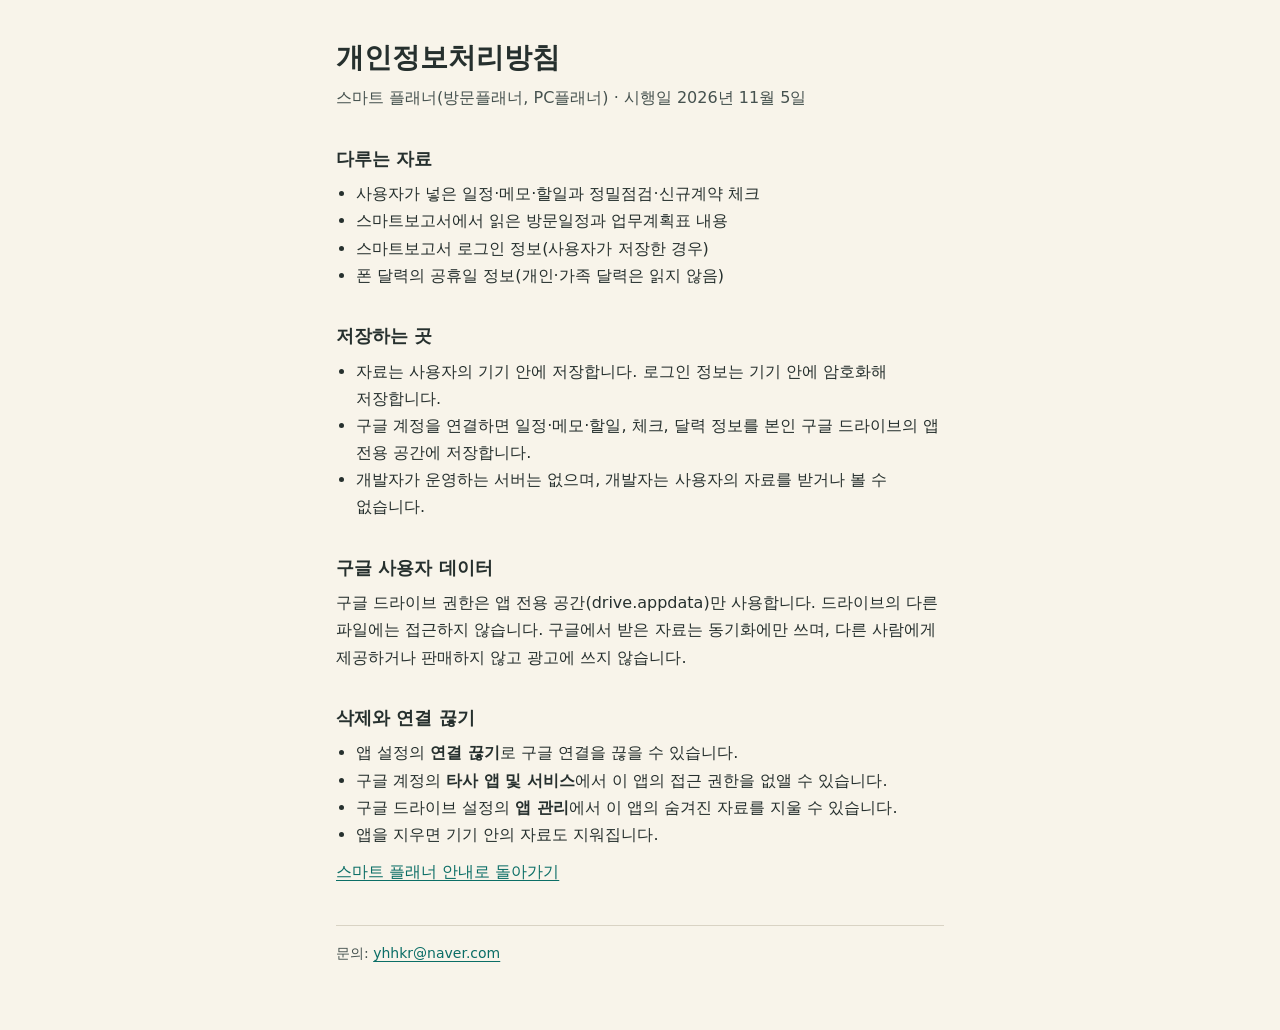
==== privacy.html @ f4c444bd "스마트 플래너 안내와 개인정보처리방침" ====
<!doctype html>
<html lang="ko">
<head>
<meta charset="utf-8">
<meta name="viewport" content="width=device-width, initial-scale=1">
<title>개인정보처리방침</title>
<link rel="stylesheet" href="style.css">
</head>
<body>
<main>
  <h1>개인정보처리방침</h1>
  <p class="lead">스마트 플래너(방문플래너, PC플래너) · 시행일 2026년 11월 5일</p>

  <h2>다루는 자료</h2>
  <ul>
    <li>사용자가 넣은 일정·메모·할일과 정밀점검·신규계약 체크</li>
    <li>스마트보고서에서 읽은 방문일정과 업무계획표 내용</li>
    <li>스마트보고서 로그인 정보(사용자가 저장한 경우)</li>
    <li>폰 달력의 공휴일 정보(개인·가족 달력은 읽지 않음)</li>
  </ul>

  <h2>저장하는 곳</h2>
  <ul>
    <li>자료는 사용자의 기기 안에 저장합니다. 로그인 정보는 기기 안에 암호화해 저장합니다.</li>
    <li>구글 계정을 연결하면 일정·메모·할일, 체크, 달력 정보를 본인 구글 드라이브의 앱 전용 공간에 저장합니다.</li>
    <li>개발자가 운영하는 서버는 없으며, 개발자는 사용자의 자료를 받거나 볼 수 없습니다.</li>
  </ul>

  <h2>구글 사용자 데이터</h2>
  <p>구글 드라이브 권한은 앱 전용 공간(drive.appdata)만 사용합니다. 드라이브의 다른 파일에는 접근하지 않습니다. 구글에서 받은 자료는 동기화에만 쓰며, 다른 사람에게 제공하거나 판매하지 않고 광고에 쓰지 않습니다.</p>

  <h2>삭제와 연결 끊기</h2>
  <ul>
    <li>앱 설정의 <b>연결 끊기</b>로 구글 연결을 끊을 수 있습니다.</li>
    <li>구글 계정의 <b>타사 앱 및 서비스</b>에서 이 앱의 접근 권한을 없앨 수 있습니다.</li>
    <li>구글 드라이브 설정의 <b>앱 관리</b>에서 이 앱의 숨겨진 자료를 지울 수 있습니다.</li>
    <li>앱을 지우면 기기 안의 자료도 지워집니다.</li>
  </ul>

  <p><a href="./">스마트 플래너 안내로 돌아가기</a></p>
  <footer>문의: <a href="mailto:yhhkr@naver.com">yhhkr@naver.com</a></footer>
</main>
</body>
</html>
---- style.css ----
:root{--bg:#F8F4EA;--ink:#26302E;--mute:#46524F;--line:#D9D3C4;--accent:#0B6E66}
@media (prefers-color-scheme:dark){:root{--bg:#1F2725;--ink:#F8F4EA;--mute:#C9CDC6;--line:#3A4542;--accent:#6FD0C4}}
*{box-sizing:border-box}
body{margin:0;background:var(--bg);color:var(--ink);font-family:system-ui,-apple-system,"Malgun Gothic","Apple SD Gothic Neo",sans-serif;font-size:16px;line-height:1.7;word-break:keep-all}
main{max-width:640px;margin:0 auto;padding:40px 16px 64px}
h1{font-size:28px;line-height:1.3;margin:0 0 8px}
h2{font-size:18px;margin:32px 0 6px}
p{margin:0 0 10px}
ul{margin:0 0 10px;padding-left:20px}
.lead{color:var(--mute)}
a{color:var(--accent);text-underline-offset:3px}
footer{margin-top:40px;padding-top:16px;border-top:1px solid var(--line);color:var(--mute);font-size:14px}
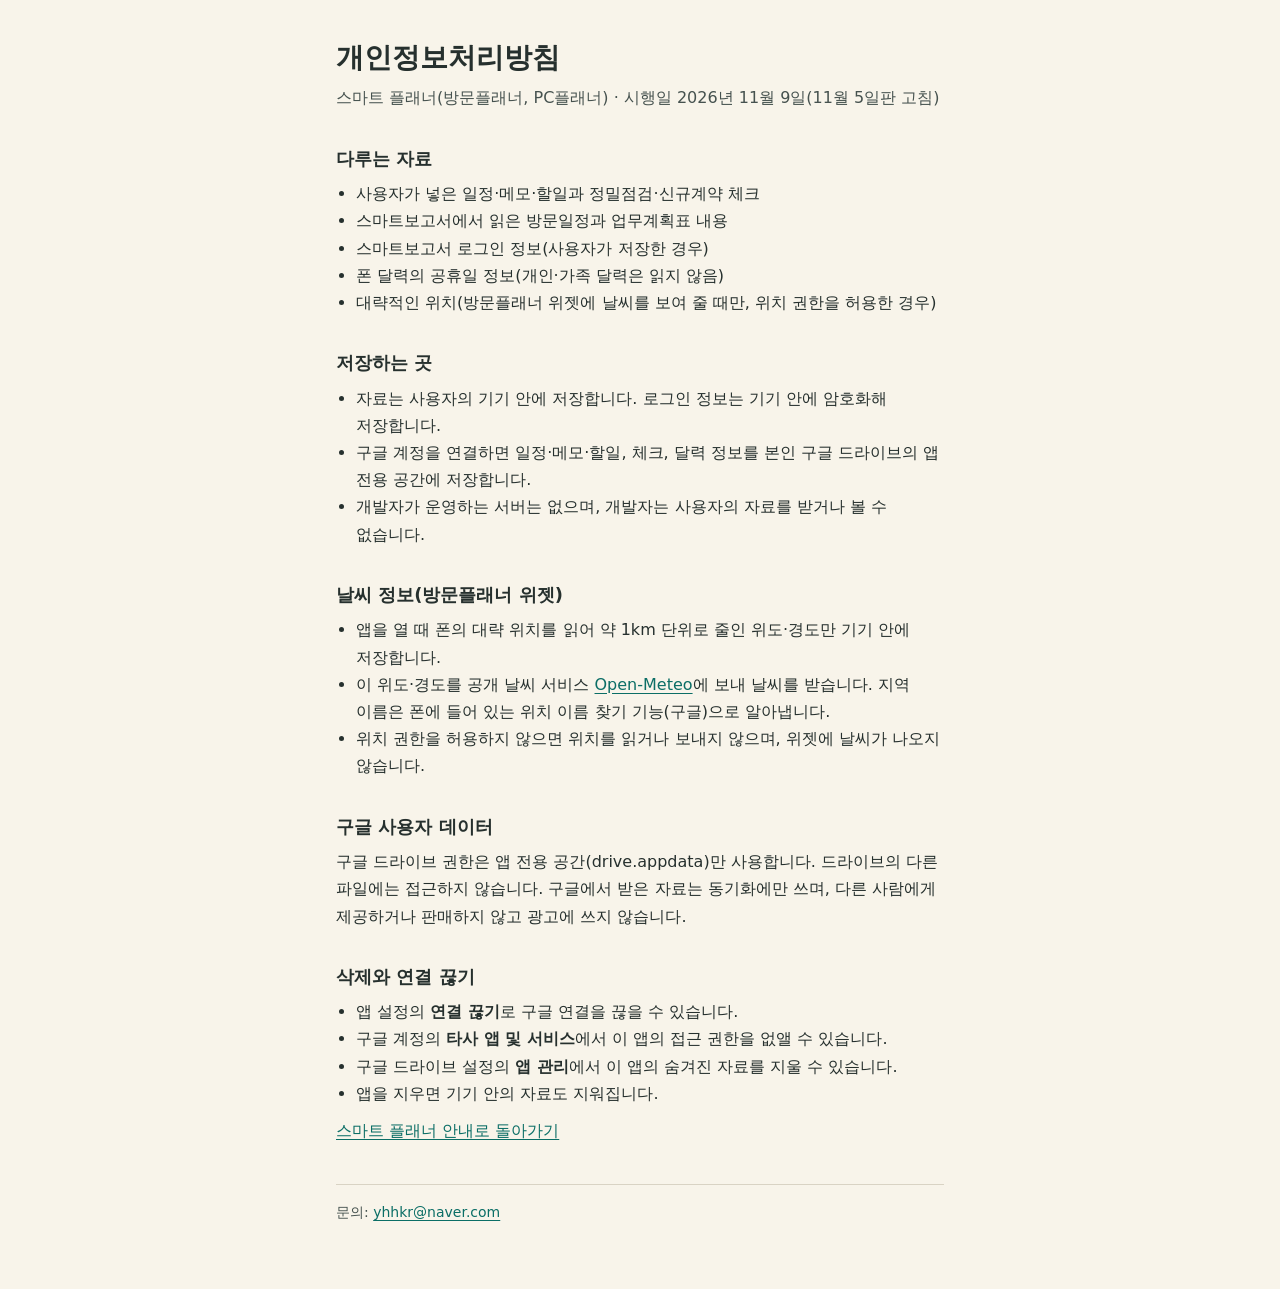
==== commit fcad2e1e: "개인정보처리방침: 위젯 날씨용 대략 위치 전송 추가" ====
--- a/privacy.html
+++ b/privacy.html
@@ -9,7 +9,7 @@
 <body>
 <main>
   <h1>개인정보처리방침</h1>
-  <p class="lead">스마트 플래너(방문플래너, PC플래너) · 시행일 2026년 11월 5일</p>
+  <p class="lead">스마트 플래너(방문플래너, PC플래너) · 시행일 2026년 11월 9일(11월 5일판 고침)</p>
 
   <h2>다루는 자료</h2>
   <ul>
@@ -17,6 +17,7 @@
     <li>스마트보고서에서 읽은 방문일정과 업무계획표 내용</li>
     <li>스마트보고서 로그인 정보(사용자가 저장한 경우)</li>
     <li>폰 달력의 공휴일 정보(개인·가족 달력은 읽지 않음)</li>
+    <li>대략적인 위치(방문플래너 위젯에 날씨를 보여 줄 때만, 위치 권한을 허용한 경우)</li>
   </ul>
 
   <h2>저장하는 곳</h2>
@@ -24,6 +25,13 @@
     <li>자료는 사용자의 기기 안에 저장합니다. 로그인 정보는 기기 안에 암호화해 저장합니다.</li>
     <li>구글 계정을 연결하면 일정·메모·할일, 체크, 달력 정보를 본인 구글 드라이브의 앱 전용 공간에 저장합니다.</li>
     <li>개발자가 운영하는 서버는 없으며, 개발자는 사용자의 자료를 받거나 볼 수 없습니다.</li>
+  </ul>
+
+  <h2>날씨 정보(방문플래너 위젯)</h2>
+  <ul>
+    <li>앱을 열 때 폰의 대략 위치를 읽어 약 1km 단위로 줄인 위도·경도만 기기 안에 저장합니다.</li>
+    <li>이 위도·경도를 공개 날씨 서비스 <a href="https://open-meteo.com/">Open-Meteo</a>에 보내 날씨를 받습니다. 지역 이름은 폰에 들어 있는 위치 이름 찾기 기능(구글)으로 알아냅니다.</li>
+    <li>위치 권한을 허용하지 않으면 위치를 읽거나 보내지 않으며, 위젯에 날씨가 나오지 않습니다.</li>
   </ul>
 
   <h2>구글 사용자 데이터</h2>
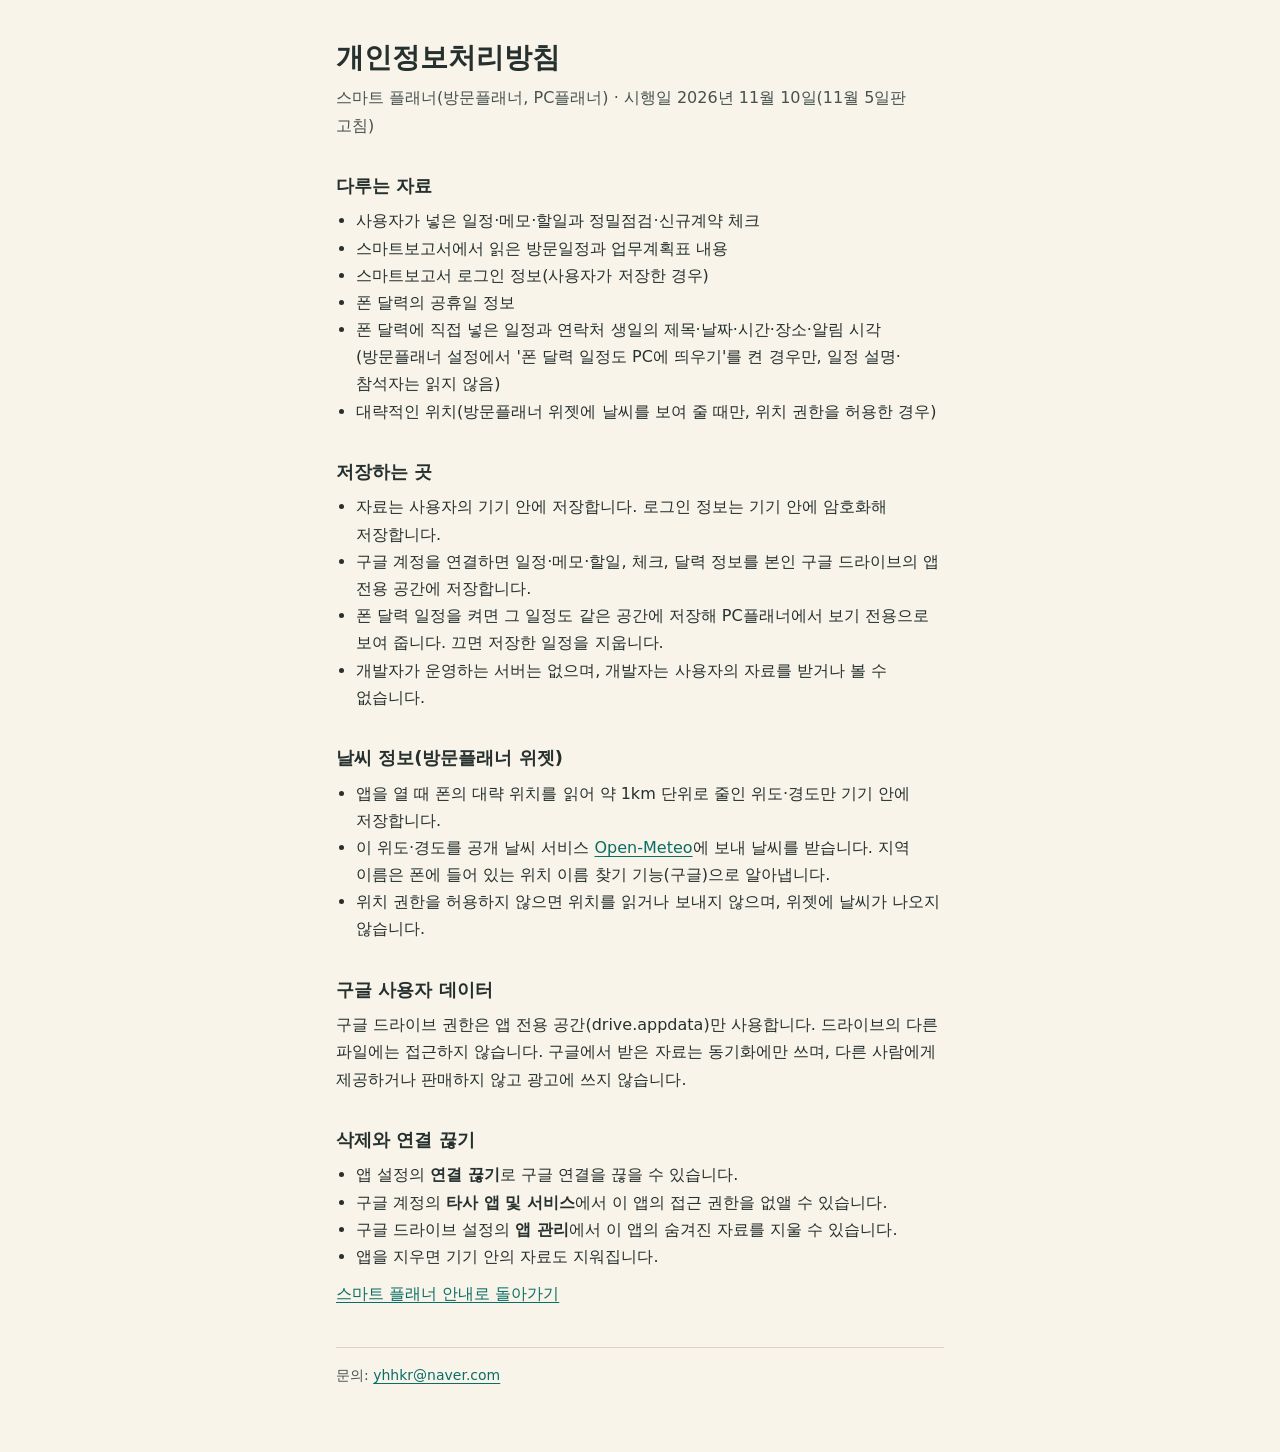
==== commit d52a30d1: "개인정보처리방침: 폰 달력 일정 전송(켠 경우만) 추가" ====
--- a/privacy.html
+++ b/privacy.html
@@ -9,14 +9,15 @@
 <body>
 <main>
   <h1>개인정보처리방침</h1>
-  <p class="lead">스마트 플래너(방문플래너, PC플래너) · 시행일 2026년 11월 9일(11월 5일판 고침)</p>
+  <p class="lead">스마트 플래너(방문플래너, PC플래너) · 시행일 2026년 11월 10일(11월 5일판 고침)</p>
 
   <h2>다루는 자료</h2>
   <ul>
     <li>사용자가 넣은 일정·메모·할일과 정밀점검·신규계약 체크</li>
     <li>스마트보고서에서 읽은 방문일정과 업무계획표 내용</li>
     <li>스마트보고서 로그인 정보(사용자가 저장한 경우)</li>
-    <li>폰 달력의 공휴일 정보(개인·가족 달력은 읽지 않음)</li>
+    <li>폰 달력의 공휴일 정보</li>
+    <li>폰 달력에 직접 넣은 일정과 연락처 생일의 제목·날짜·시간·장소·알림 시각(방문플래너 설정에서 '폰 달력 일정도 PC에 띄우기'를 켠 경우만, 일정 설명·참석자는 읽지 않음)</li>
     <li>대략적인 위치(방문플래너 위젯에 날씨를 보여 줄 때만, 위치 권한을 허용한 경우)</li>
   </ul>
 
@@ -24,6 +25,7 @@
   <ul>
     <li>자료는 사용자의 기기 안에 저장합니다. 로그인 정보는 기기 안에 암호화해 저장합니다.</li>
     <li>구글 계정을 연결하면 일정·메모·할일, 체크, 달력 정보를 본인 구글 드라이브의 앱 전용 공간에 저장합니다.</li>
+    <li>폰 달력 일정을 켜면 그 일정도 같은 공간에 저장해 PC플래너에서 보기 전용으로 보여 줍니다. 끄면 저장한 일정을 지웁니다.</li>
     <li>개발자가 운영하는 서버는 없으며, 개발자는 사용자의 자료를 받거나 볼 수 없습니다.</li>
   </ul>
 
